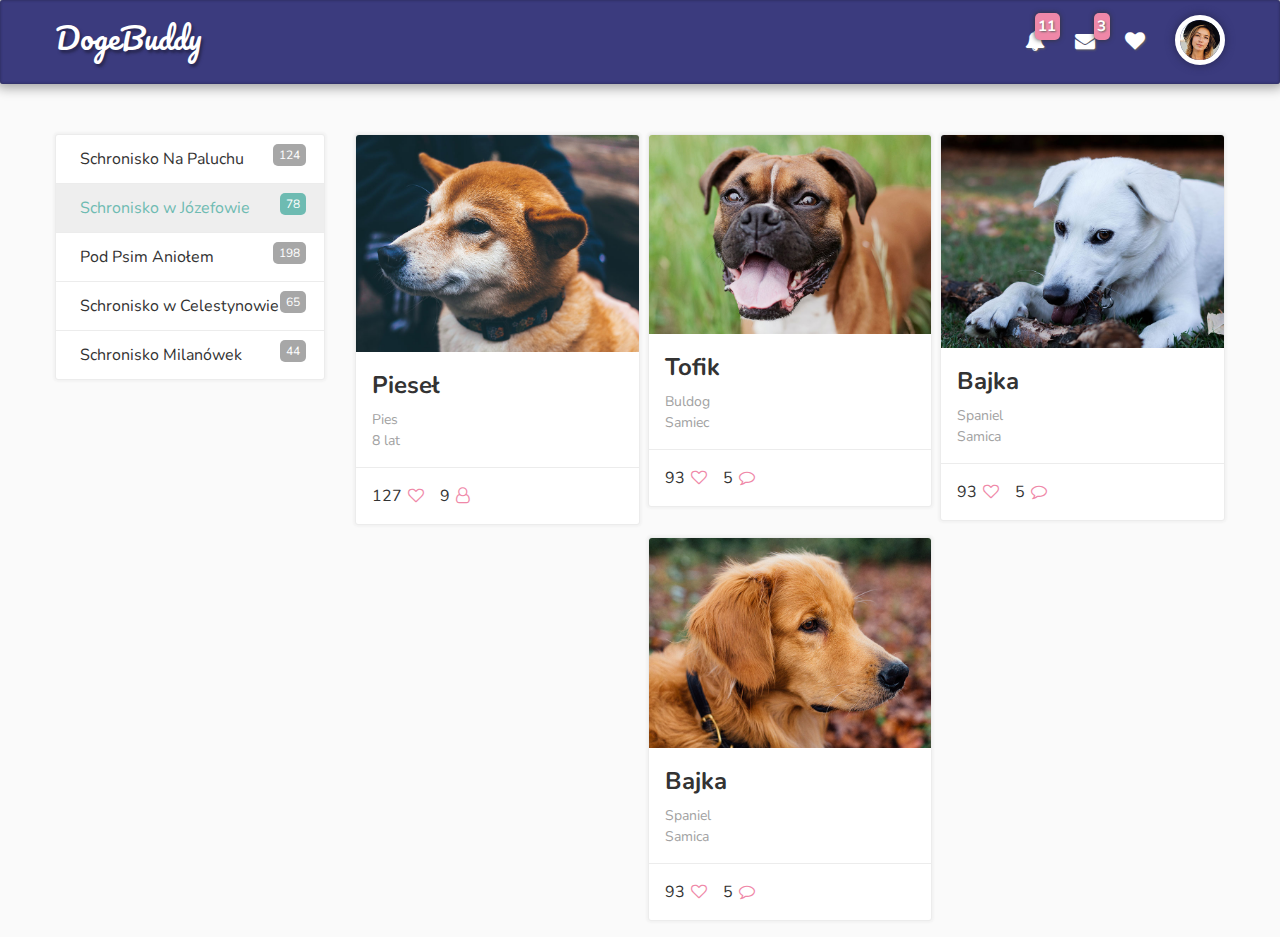
==== index.html @ d6f32d8b "DogeBuddy init version" ====
<!DOCTYPE html>
<html>
  <head>
    <title>DogeBuddy</title>
    <meta charset="utf-8">
    <meta name="viewport" content="width=device-width,initial-scale=1">
    <link rel="stylesheet" href="css/normalize.css">
    <link rel="stylesheet" href="css/grid.css">
    <link rel="stylesheet" href="css/main.css">
  </head>
  <body>

    <header class="navbar clearfix">
      <nav class="container">
        <a href="/" 
           class="navbar__logo" 
           title="strona główna">
          DogeBuddy
        </a>

        <ul class="navbar__panel">
          <li>
            <a href="/" class="notification">
              <span class="notification__icon fa fa-bell"></span>
              <span class="notification__counter">11</span>
            </a>
          </li>
          <li>
            <a href="/" class="notification">
              <span class="notification__icon fa fa-envelope"></span>
              <span class="notification__counter">3</span>
            </a>
          </li>
          <li>
            <a href="/" class="notification">
              <span class="notification__icon fa fa-heart"></span>
            </a>
          </li>
          <li>
            <a href="/" 
               class="avatar navbar__profile-link">
              <img src="img/user.jpg" 
                   class="avatar__img">
            </a>
          </li>
        </ul>
      </nav>
    </header>

    <main class="container">
      <div class="row">
        <div class="col-md-3">
          <ul class="menu">
            <li class="menu__item">
              <a href="#" class="menu__link">
                Schronisko Na Paluchu
                <span class="menu__counter">124</span>
              </a>
            </li>
            <li class="menu__item menu__item--active">
              <a href="#" class="menu__link">
                Schronisko w Józefowie
                <span class="menu__counter">78</span>
              </a>
            </li>
            <li class="menu__item">
              <a href="#" class="menu__link">
                Pod Psim Aniołem
                <span class="menu__counter">198</span>
              </a>
            </li>
            <li class="menu__item">
              <a href="#" class="menu__link">
                Schronisko w Celestynowie
                <span class="menu__counter">65</span>
              </a>
            </li>
            <li class="menu__item">
              <a href="#" class="menu__link">
                Schronisko Milanówek
                <span class="menu__counter">44</span>
              </a>
            </li>
          </ul>
        </div>
        <div class="col-md-9">
          <ul class="search__results clearfix">
            <li class="card search__result">
              <img src="img/doge1.jpg" alt="Pieseł" class="card__img">
              <div class="card__summary item-info">
                <h2 class="item-info__title">
                  <a href="/doge" class="item-info__link">Pieseł</a>
                </h2>
                <ul class="item-info__details">
                  <li>Pies</li>
                  <li>8 lat</li>
                </ul>
              </div>
              <footer class="card__footer">
                <ul class="counter">
                  <li class="counter__item">
                    127 
                    <span class="counter__icon fa fa-heart-o" title="ulubione"></span>
                  </li>
                  <li class="counter__item">
                    9 
                    <span class="counter__icon fa fa-user-o" title="darczyńcy"></span>
                  </li>
                </ul>
              </footer>
            </li>
            <li class="card search__result">
              <img src="img/dog1.jpg" alt="Tofik" class="card__img">
              <div class="card__summary item-info">
                <h2 class="item-info__title">
                  <a href="/doge" class="item-info__link">Tofik</a>
                </h2>
                <ul class="item-info__details">
                  <li>Buldog</li>
                  <li>Samiec</li>
                </ul>
              </div>
              <footer class="card__footer">
                <ul class="counter">
                  <li class="counter__item">
                    93 
                    <span class="counter__icon fa fa-heart-o" title="ulubione"></span>
                  </li>
                  <li class="counter__item">
                    5
                    <span class="counter__icon fa fa-comment-o" title="komentarze"></span>
                  </li>
                </ul>
              </footer>
            </li>
            <li class="card search__result">
              <img src="img/dog2.jpg" alt="Pieseł" class="card__img">
              <div class="card__summary item-info">
                <h2 class="item-info__title">
                  <a href="/doge" class="item-info__link">Bajka</a>
                </h2>
                <ul class="item-info__details">
                  <li>Spaniel</li>
                  <li>Samica</li>
                </ul>
              </div>
              <footer class="card__footer">
                <ul class="counter">
                  <li class="counter__item">
                    93 
                    <span class="counter__icon fa fa-heart-o" title="ulubione"></span>
                  </li>
                  <li class="counter__item">
                    5
                    <span class="counter__icon fa fa-comment-o" title="komentarze"></span>
                  </li>
                </ul>
              </footer>
            </li>
            <li class="card search__result">
              <img src="img/dog3.jpg" alt="Pieseł" class="card__img">
              <div class="card__summary item-info">
                <h2 class="item-info__title">
                  <a href="/doge" class="item-info__link">Bajka</a>
                </h2>
                <ul class="item-info__details">
                  <li>Spaniel</li>
                  <li>Samica</li>
                </ul>
              </div>
              <footer class="card__footer">
                <ul class="counter">
                  <li class="counter__item">
                    93 
                    <span class="counter__icon fa fa-heart-o" title="ulubione"></span>
                  </li>
                  <li class="counter__item">
                    5
                    <span class="counter__icon fa fa-comment-o" title="komentarze"></span>
                  </li>
                </ul>
              </footer>
            </li>
          </ul>
        </div>
      </div>
    </main>
  </body>
</html>
---- css/grid.css ----
/*!
 * Bootstrap v3.3.7 (http://getbootstrap.com)
 * Copyright 2011-2017 Twitter, Inc.
 * Licensed under MIT (https://github.com/twbs/bootstrap/blob/master/LICENSE)
 */
.container {
  margin-right: auto;
  margin-left: auto;
}
@media (min-width: 768px) {
  .container {
    width: 750px;
  }
}
@media (min-width: 992px) {
  .container {
    width: 970px;
  }
}
@media (min-width: 1200px) {
  .container {
    width: 1170px;
  }
}
.container-fluid {
  margin-right: auto;
  margin-left: auto;
  padding-left: 15px;
  padding-right: 15px;
}
.row {
  margin-left: -15px;
  margin-right: -15px;
}
.col-xs-1, .col-sm-1, .col-md-1, .col-lg-1, .col-xs-2, .col-sm-2, .col-md-2, .col-lg-2, .col-xs-3, .col-sm-3, .col-md-3, .col-lg-3, .col-xs-4, .col-sm-4, .col-md-4, .col-lg-4, .col-xs-5, .col-sm-5, .col-md-5, .col-lg-5, .col-xs-6, .col-sm-6, .col-md-6, .col-lg-6, .col-xs-7, .col-sm-7, .col-md-7, .col-lg-7, .col-xs-8, .col-sm-8, .col-md-8, .col-lg-8, .col-xs-9, .col-sm-9, .col-md-9, .col-lg-9, .col-xs-10, .col-sm-10, .col-md-10, .col-lg-10, .col-xs-11, .col-sm-11, .col-md-11, .col-lg-11, .col-xs-12, .col-sm-12, .col-md-12, .col-lg-12 {
  position: relative;
  min-height: 1px;
  padding-left: 15px;
  padding-right: 15px;
}
.col-xs-1, .col-xs-2, .col-xs-3, .col-xs-4, .col-xs-5, .col-xs-6, .col-xs-7, .col-xs-8, .col-xs-9, .col-xs-10, .col-xs-11, .col-xs-12 {
  float: left;
}
.col-xs-12 {
  width: 100%;
}
.col-xs-11 {
  width: 91.66666667%;
}
.col-xs-10 {
  width: 83.33333333%;
}
.col-xs-9 {
  width: 75%;
}
.col-xs-8 {
  width: 66.66666667%;
}
.col-xs-7 {
  width: 58.33333333%;
}
.col-xs-6 {
  width: 50%;
}
.col-xs-5 {
  width: 41.66666667%;
}
.col-xs-4 {
  width: 33.33333333%;
}
.col-xs-3 {
  width: 25%;
}
.col-xs-2 {
  width: 16.66666667%;
}
.col-xs-1 {
  width: 8.33333333%;
}
.col-xs-pull-12 {
  right: 100%;
}
.col-xs-pull-11 {
  right: 91.66666667%;
}
.col-xs-pull-10 {
  right: 83.33333333%;
}
.col-xs-pull-9 {
  right: 75%;
}
.col-xs-pull-8 {
  right: 66.66666667%;
}
.col-xs-pull-7 {
  right: 58.33333333%;
}
.col-xs-pull-6 {
  right: 50%;
}
.col-xs-pull-5 {
  right: 41.66666667%;
}
.col-xs-pull-4 {
  right: 33.33333333%;
}
.col-xs-pull-3 {
  right: 25%;
}
.col-xs-pull-2 {
  right: 16.66666667%;
}
.col-xs-pull-1 {
  right: 8.33333333%;
}
.col-xs-pull-0 {
  right: auto;
}
.col-xs-push-12 {
  left: 100%;
}
.col-xs-push-11 {
  left: 91.66666667%;
}
.col-xs-push-10 {
  left: 83.33333333%;
}
.col-xs-push-9 {
  left: 75%;
}
.col-xs-push-8 {
  left: 66.66666667%;
}
.col-xs-push-7 {
  left: 58.33333333%;
}
.col-xs-push-6 {
  left: 50%;
}
.col-xs-push-5 {
  left: 41.66666667%;
}
.col-xs-push-4 {
  left: 33.33333333%;
}
.col-xs-push-3 {
  left: 25%;
}
.col-xs-push-2 {
  left: 16.66666667%;
}
.col-xs-push-1 {
  left: 8.33333333%;
}
.col-xs-push-0 {
  left: auto;
}
.col-xs-offset-12 {
  margin-left: 100%;
}
.col-xs-offset-11 {
  margin-left: 91.66666667%;
}
.col-xs-offset-10 {
  margin-left: 83.33333333%;
}
.col-xs-offset-9 {
  margin-left: 75%;
}
.col-xs-offset-8 {
  margin-left: 66.66666667%;
}
.col-xs-offset-7 {
  margin-left: 58.33333333%;
}
.col-xs-offset-6 {
  margin-left: 50%;
}
.col-xs-offset-5 {
  margin-left: 41.66666667%;
}
.col-xs-offset-4 {
  margin-left: 33.33333333%;
}
.col-xs-offset-3 {
  margin-left: 25%;
}
.col-xs-offset-2 {
  margin-left: 16.66666667%;
}
.col-xs-offset-1 {
  margin-left: 8.33333333%;
}
.col-xs-offset-0 {
  margin-left: 0%;
}
@media (min-width: 768px) {
  .col-sm-1, .col-sm-2, .col-sm-3, .col-sm-4, .col-sm-5, .col-sm-6, .col-sm-7, .col-sm-8, .col-sm-9, .col-sm-10, .col-sm-11, .col-sm-12 {
    float: left;
  }
  .col-sm-12 {
    width: 100%;
  }
  .col-sm-11 {
    width: 91.66666667%;
  }
  .col-sm-10 {
    width: 83.33333333%;
  }
  .col-sm-9 {
    width: 75%;
  }
  .col-sm-8 {
    width: 66.66666667%;
  }
  .col-sm-7 {
    width: 58.33333333%;
  }
  .col-sm-6 {
    width: 50%;
  }
  .col-sm-5 {
    width: 41.66666667%;
  }
  .col-sm-4 {
    width: 33.33333333%;
  }
  .col-sm-3 {
    width: 25%;
  }
  .col-sm-2 {
    width: 16.66666667%;
  }
  .col-sm-1 {
    width: 8.33333333%;
  }
  .col-sm-pull-12 {
    right: 100%;
  }
  .col-sm-pull-11 {
    right: 91.66666667%;
  }
  .col-sm-pull-10 {
    right: 83.33333333%;
  }
  .col-sm-pull-9 {
    right: 75%;
  }
  .col-sm-pull-8 {
    right: 66.66666667%;
  }
  .col-sm-pull-7 {
    right: 58.33333333%;
  }
  .col-sm-pull-6 {
    right: 50%;
  }
  .col-sm-pull-5 {
    right: 41.66666667%;
  }
  .col-sm-pull-4 {
    right: 33.33333333%;
  }
  .col-sm-pull-3 {
    right: 25%;
  }
  .col-sm-pull-2 {
    right: 16.66666667%;
  }
  .col-sm-pull-1 {
    right: 8.33333333%;
  }
  .col-sm-pull-0 {
    right: auto;
  }
  .col-sm-push-12 {
    left: 100%;
  }
  .col-sm-push-11 {
    left: 91.66666667%;
  }
  .col-sm-push-10 {
    left: 83.33333333%;
  }
  .col-sm-push-9 {
    left: 75%;
  }
  .col-sm-push-8 {
    left: 66.66666667%;
  }
  .col-sm-push-7 {
    left: 58.33333333%;
  }
  .col-sm-push-6 {
    left: 50%;
  }
  .col-sm-push-5 {
    left: 41.66666667%;
  }
  .col-sm-push-4 {
    left: 33.33333333%;
  }
  .col-sm-push-3 {
    left: 25%;
  }
  .col-sm-push-2 {
    left: 16.66666667%;
  }
  .col-sm-push-1 {
    left: 8.33333333%;
  }
  .col-sm-push-0 {
    left: auto;
  }
  .col-sm-offset-12 {
    margin-left: 100%;
  }
  .col-sm-offset-11 {
    margin-left: 91.66666667%;
  }
  .col-sm-offset-10 {
    margin-left: 83.33333333%;
  }
  .col-sm-offset-9 {
    margin-left: 75%;
  }
  .col-sm-offset-8 {
    margin-left: 66.66666667%;
  }
  .col-sm-offset-7 {
    margin-left: 58.33333333%;
  }
  .col-sm-offset-6 {
    margin-left: 50%;
  }
  .col-sm-offset-5 {
    margin-left: 41.66666667%;
  }
  .col-sm-offset-4 {
    margin-left: 33.33333333%;
  }
  .col-sm-offset-3 {
    margin-left: 25%;
  }
  .col-sm-offset-2 {
    margin-left: 16.66666667%;
  }
  .col-sm-offset-1 {
    margin-left: 8.33333333%;
  }
  .col-sm-offset-0 {
    margin-left: 0%;
  }
}
@media (min-width: 992px) {
  .col-md-1, .col-md-2, .col-md-3, .col-md-4, .col-md-5, .col-md-6, .col-md-7, .col-md-8, .col-md-9, .col-md-10, .col-md-11, .col-md-12 {
    float: left;
  }
  .col-md-12 {
    width: 100%;
  }
  .col-md-11 {
    width: 91.66666667%;
  }
  .col-md-10 {
    width: 83.33333333%;
  }
  .col-md-9 {
    width: 75%;
  }
  .col-md-8 {
    width: 66.66666667%;
  }
  .col-md-7 {
    width: 58.33333333%;
  }
  .col-md-6 {
    width: 50%;
  }
  .col-md-5 {
    width: 41.66666667%;
  }
  .col-md-4 {
    width: 33.33333333%;
  }
  .col-md-3 {
    width: 25%;
  }
  .col-md-2 {
    width: 16.66666667%;
  }
  .col-md-1 {
    width: 8.33333333%;
  }
  .col-md-pull-12 {
    right: 100%;
  }
  .col-md-pull-11 {
    right: 91.66666667%;
  }
  .col-md-pull-10 {
    right: 83.33333333%;
  }
  .col-md-pull-9 {
    right: 75%;
  }
  .col-md-pull-8 {
    right: 66.66666667%;
  }
  .col-md-pull-7 {
    right: 58.33333333%;
  }
  .col-md-pull-6 {
    right: 50%;
  }
  .col-md-pull-5 {
    right: 41.66666667%;
  }
  .col-md-pull-4 {
    right: 33.33333333%;
  }
  .col-md-pull-3 {
    right: 25%;
  }
  .col-md-pull-2 {
    right: 16.66666667%;
  }
  .col-md-pull-1 {
    right: 8.33333333%;
  }
  .col-md-pull-0 {
    right: auto;
  }
  .col-md-push-12 {
    left: 100%;
  }
  .col-md-push-11 {
    left: 91.66666667%;
  }
  .col-md-push-10 {
    left: 83.33333333%;
  }
  .col-md-push-9 {
    left: 75%;
  }
  .col-md-push-8 {
    left: 66.66666667%;
  }
  .col-md-push-7 {
    left: 58.33333333%;
  }
  .col-md-push-6 {
    left: 50%;
  }
  .col-md-push-5 {
    left: 41.66666667%;
  }
  .col-md-push-4 {
    left: 33.33333333%;
  }
  .col-md-push-3 {
    left: 25%;
  }
  .col-md-push-2 {
    left: 16.66666667%;
  }
  .col-md-push-1 {
    left: 8.33333333%;
  }
  .col-md-push-0 {
    left: auto;
  }
  .col-md-offset-12 {
    margin-left: 100%;
  }
  .col-md-offset-11 {
    margin-left: 91.66666667%;
  }
  .col-md-offset-10 {
    margin-left: 83.33333333%;
  }
  .col-md-offset-9 {
    margin-left: 75%;
  }
  .col-md-offset-8 {
    margin-left: 66.66666667%;
  }
  .col-md-offset-7 {
    margin-left: 58.33333333%;
  }
  .col-md-offset-6 {
    margin-left: 50%;
  }
  .col-md-offset-5 {
    margin-left: 41.66666667%;
  }
  .col-md-offset-4 {
    margin-left: 33.33333333%;
  }
  .col-md-offset-3 {
    margin-left: 25%;
  }
  .col-md-offset-2 {
    margin-left: 16.66666667%;
  }
  .col-md-offset-1 {
    margin-left: 8.33333333%;
  }
  .col-md-offset-0 {
    margin-left: 0%;
  }
}
@media (min-width: 1200px) {
  .col-lg-1, .col-lg-2, .col-lg-3, .col-lg-4, .col-lg-5, .col-lg-6, .col-lg-7, .col-lg-8, .col-lg-9, .col-lg-10, .col-lg-11, .col-lg-12 {
    float: left;
  }
  .col-lg-12 {
    width: 100%;
  }
  .col-lg-11 {
    width: 91.66666667%;
  }
  .col-lg-10 {
    width: 83.33333333%;
  }
  .col-lg-9 {
    width: 75%;
  }
  .col-lg-8 {
    width: 66.66666667%;
  }
  .col-lg-7 {
    width: 58.33333333%;
  }
  .col-lg-6 {
    width: 50%;
  }
  .col-lg-5 {
    width: 41.66666667%;
  }
  .col-lg-4 {
    width: 33.33333333%;
  }
  .col-lg-3 {
    width: 25%;
  }
  .col-lg-2 {
    width: 16.66666667%;
  }
  .col-lg-1 {
    width: 8.33333333%;
  }
  .col-lg-pull-12 {
    right: 100%;
  }
  .col-lg-pull-11 {
    right: 91.66666667%;
  }
  .col-lg-pull-10 {
    right: 83.33333333%;
  }
  .col-lg-pull-9 {
    right: 75%;
  }
  .col-lg-pull-8 {
    right: 66.66666667%;
  }
  .col-lg-pull-7 {
    right: 58.33333333%;
  }
  .col-lg-pull-6 {
    right: 50%;
  }
  .col-lg-pull-5 {
    right: 41.66666667%;
  }
  .col-lg-pull-4 {
    right: 33.33333333%;
  }
  .col-lg-pull-3 {
    right: 25%;
  }
  .col-lg-pull-2 {
    right: 16.66666667%;
  }
  .col-lg-pull-1 {
    right: 8.33333333%;
  }
  .col-lg-pull-0 {
    right: auto;
  }
  .col-lg-push-12 {
    left: 100%;
  }
  .col-lg-push-11 {
    left: 91.66666667%;
  }
  .col-lg-push-10 {
    left: 83.33333333%;
  }
  .col-lg-push-9 {
    left: 75%;
  }
  .col-lg-push-8 {
    left: 66.66666667%;
  }
  .col-lg-push-7 {
    left: 58.33333333%;
  }
  .col-lg-push-6 {
    left: 50%;
  }
  .col-lg-push-5 {
    left: 41.66666667%;
  }
  .col-lg-push-4 {
    left: 33.33333333%;
  }
  .col-lg-push-3 {
    left: 25%;
  }
  .col-lg-push-2 {
    left: 16.66666667%;
  }
  .col-lg-push-1 {
    left: 8.33333333%;
  }
  .col-lg-push-0 {
    left: auto;
  }
  .col-lg-offset-12 {
    margin-left: 100%;
  }
  .col-lg-offset-11 {
    margin-left: 91.66666667%;
  }
  .col-lg-offset-10 {
    margin-left: 83.33333333%;
  }
  .col-lg-offset-9 {
    margin-left: 75%;
  }
  .col-lg-offset-8 {
    margin-left: 66.66666667%;
  }
  .col-lg-offset-7 {
    margin-left: 58.33333333%;
  }
  .col-lg-offset-6 {
    margin-left: 50%;
  }
  .col-lg-offset-5 {
    margin-left: 41.66666667%;
  }
  .col-lg-offset-4 {
    margin-left: 33.33333333%;
  }
  .col-lg-offset-3 {
    margin-left: 25%;
  }
  .col-lg-offset-2 {
    margin-left: 16.66666667%;
  }
  .col-lg-offset-1 {
    margin-left: 8.33333333%;
  }
  .col-lg-offset-0 {
    margin-left: 0%;
  }
}
---- css/main.css ----
@import url('https://fonts.googleapis.com/css?family=Nunito:400,700|Pacifico');
@import url('https://maxcdn.bootstrapcdn.com/font-awesome/4.7.0/css/font-awesome.min.css');

*, *::before, *::after {
  box-sizing: border-box;
}

body {
  font: normal 16px/1.5 'Nunito', Helvetica, Arial, sans-serif;
  color: #333;
  background-color: #fafafa;
}

h1, h2, h3 {
  font-size: 700;
}

p {
  margin-top: 0;
  margin-bottom: 16px;
}

a, 
a:hover, 
a:focus {
  text-decoration: none;
  color: #EF88A8;
  transition: color .2s ease-in-out;
}

input,
button,
textarea {
  font-family: inherit;
}

img {
  max-width: 100%;
}

.clearfix::before,
.clearfix::after {
    content: '';
    display: table;
}

.clearfix::after {
    clear: both;
}

/*
* Form controls
*/
input {
  background-color: white;
  border: 1px solid #ececec;
  border-radius: 3px;
  box-shadow: 0 0 2px 2px #f3f3f3;
  padding: .25em .5em;
  font-size: 1em;
  transition: box-shadow .3s ease-in-out;
}

input:focus {
  outline: none;
  box-shadow: 0 0 3px 3px #6EBBB2;
}

.btn {
  background-color: #6EBBB2;
  border: 0;
  border-radius: 3px;
  color: white;
  font-size: 16px;
  font-weight: 700;
  padding: 10px 15px;
  margin-top: 16px;
}

.btn__icon {
  margin-right: 1em;
}

.btn--lg {
  padding: 15px 25px;
  font-size: 24px;
}

.btn--block {
  display: block;
  width: 100%;
}

.btn--fb {
  background-color: #3b5998;
}

.btn--twitter {
  background-color: #55acee;
}

/*
* Avatar
*/
.avatar {
  display: inline-block;
  border-radius: 50%;
  border: 5px solid white;
  box-shadow: 0 0 10px #afafaf;
}

.avatar__img {
  border-radius: 50%;
}

.navbar {
  background-color: #3B3B7E;
  font-size: 20px;
  padding: 15px 20px;
  margin-bottom: 50px;
  border-radius: 3px;
  box-shadow: 0 0 12px 4px #a2a2a2, 
    inset 0 0 3px #272750;
}

.navbar__logo {
  font-family: 'Pacifico', cursive;
  color: white;
  text-shadow: 2px 3px 3px #272750;
  font-size: 1.5em;
}

.navbar__panel {
  list-style: none;
  padding: 0;
  margin: 0;
  float: right;
  color: white;
}

.navbar__panel li {
  display: inline-block;
  vertical-align: middle;
}

.navbar__profile-link {
  width: 50px;
  height: 50px;
  box-shadow: 0 0 10px #272750;
}

/*
* Notifications
*/
.notification {
  color: inherit;
  font-size: 1em;
  position: relative;
  margin-right: 1.25em;
}

.notification__counter {
  font-size: .75em;
  font-weight: 700;
  text-shadow: 1px 1px 2px #656565;
  box-shadow: 0 0 5px #333;
  background-color: #EF88A8;
  display: inline-block;
  border-radius: 5px;
  padding: .15em .25em;
  position: absolute;
  top: -1em;
  right: -1em;
}

.notification__icon {
  text-shadow: 1px 1px 2px #656565;
}

/*
* Search
*/
.search__results {
  list-style: none;
  padding: 0;
  margin: 0 -.25em;
}

.search__result {
  display: inline-block;
  vertical-align: top;
  float: left;
  width: calc(100% / 3 - .5em);
  margin: 0 .25em;
}

/*
* Box
*/
.box {
  background-color: white;
  border: 1px solid #ececec;
  border-radius: 3px;
  box-shadow: 0 0 2px 2px #f3f3f3;
  margin: 0 0 1em 0;
  padding: 16px;
}

/*
* Menu
*/
.menu {
  list-style: none;
  padding: 0;
  font-size: 16px;
  background-color: white;
  border: 1px solid #ececec;
  border-radius: 3px;
  box-shadow: 0 0 2px 2px #f3f3f3;
  margin: 0 0 1em 0;
}

.menu__item {
  padding: .75em 1.5em;
  border-bottom: 1px solid #ececec;
  cursor: pointer;
  position: relative;
  transition: background-color .2s ease-in-out;
}

.menu__item:hover {
  background-color: #fbfbfb;
}

.menu__item--active,
.menu__item--active:hover {
  background-color: #eee;
}

.menu__item:last-child {
  border-bottom: 0;
}

.menu__link {
  color: inherit;
  transition: color .2s ease-in-out;
}

.menu__counter {
  color: white;
  font-size: .75em;
  background-color: #a7a7a7;
  display: inline-block;
  border-radius: 5px;
  padding: .15em .5em;
  position: absolute;
  top: .75em;
  right: 1.5em;
  transition: background-color .2s ease-in-out;
}

.menu__item:hover .menu__link,
.menu__item--active .menu__link {
  color: #6EBBB2;
}

.menu__item:hover .menu__counter,
.menu__item--active .menu__counter {
  background-color: #6EBBB2;
}

/*
* Card
*/
.card {
  font-size: 16px;
  background-color: white;
  border: 1px solid #ececec;
  border-radius: 3px;
  box-shadow: 0 0 2px 2px #f3f3f3;
  margin-bottom: 1em;
}

.card__img {
  max-width: 100%;
  border-top-right-radius: 3px;
  border-top-left-radius: 3px;
}

.card__summary {
  padding: .5em 1em 1em 1em;
}

.card__footer {
  border-top: 1px solid #ececec;
  padding: 1em;
}

/*
* Item info
*/
.item-info__title {
  margin: 0 0 .25em 0;
}

.item-info__link {
  color: inherit;
}

.item-info__details {
  list-style: none;
  padding: 0;
  font-size: .875em;
  color: #a2a2a2;
}

/*
* Counters
*/
.counter {
  list-style: none;
  padding: 0;
}

.counter__item {
  display: inline-block;
  margin-right: .75em;
}

.counter__icon {
  color: #EF88A8;
  display: inline-block;
  margin-left: 2px;
}


/*
* Comment
*/
.comment {
  position: relative;
  padding-left: calc(1em + 30px);
}

.comment__avatar {
  width: 60px;
  height: 60px;
  position: absolute;
  top: 50%;
  left: -30px;
  margin-top: -30px;
}

.comment__time {
  margin: 0 0 1em 0;
  font-size: 12px;
  color: #a2a2a2;
}

.comment__author {
  margin-top: 0;
}

.comment__amount {
  position: absolute;
  top: 16px;
  right: 32px;
  margin: 0;
  font-size: 28px;
  font-weight: 700;
  color: #EF88A8;
}

/*
* Calendar
*/
.calendar {
  background-color: white;
  border: 1px solid #ececec;
  border-radius: 3px;
  box-shadow: 0 0 2px 2px #f3f3f3;
  margin: 0 0 1em 0;
}

.calendar__month {
  background-color: #3B3B7E;
  border-top-left-radius: 3px;
  border-top-right-radius: 3px;
  color: white;
  font-size: 20px;
  font-weight: 700;
  text-align: center;
  padding: 10px 20px;
}

.calendar table {
  width: 100%;
}

.calendar td {
  text-align: center;
}
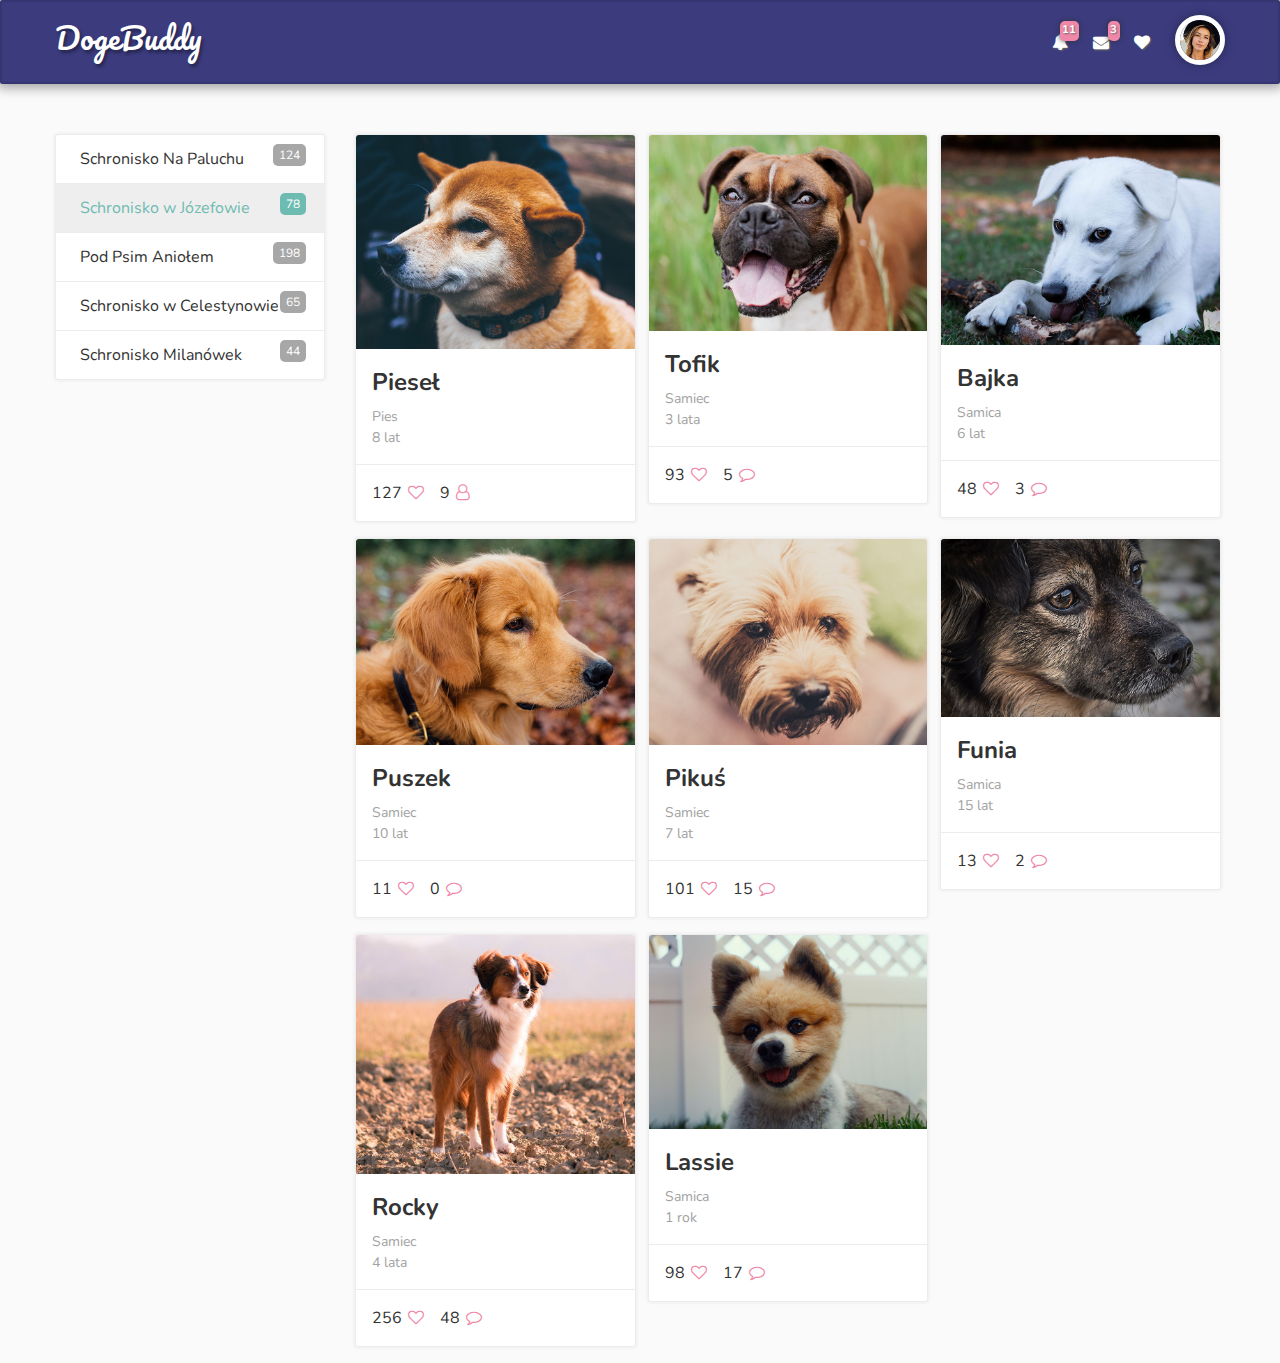
==== commit 75a72ddf: "Small fixes" ====
--- a/index.html
+++ b/index.html
@@ -12,7 +12,7 @@
 
     <header class="navbar clearfix">
       <nav class="container">
-        <a href="/" 
+        <a href="" 
            class="navbar__logo" 
            title="strona główna">
           DogeBuddy
@@ -20,24 +20,24 @@
 
         <ul class="navbar__panel">
           <li>
-            <a href="/" class="notification">
+            <a href="" class="notification">
               <span class="notification__icon fa fa-bell"></span>
               <span class="notification__counter">11</span>
             </a>
           </li>
           <li>
-            <a href="/" class="notification">
+            <a href="" class="notification">
               <span class="notification__icon fa fa-envelope"></span>
               <span class="notification__counter">3</span>
             </a>
           </li>
           <li>
-            <a href="/" class="notification">
+            <a href="" class="notification">
               <span class="notification__icon fa fa-heart"></span>
             </a>
           </li>
           <li>
-            <a href="/" 
+            <a href="" 
                class="avatar navbar__profile-link">
               <img src="img/user.jpg" 
                    class="avatar__img">
@@ -87,11 +87,11 @@
           <ul class="search__results clearfix">
             <li class="card search__result">
               <img src="img/doge1.jpg" alt="Pieseł" class="card__img">
-              <div class="card__summary item-info">
-                <h2 class="item-info__title">
-                  <a href="/doge" class="item-info__link">Pieseł</a>
-                </h2>
-                <ul class="item-info__details">
+              <div class="card__summary card-info">
+                <h2 class="card-info__title">
+                  <a href="./doge/index.html" class="card-info__link">Pieseł</a>
+                </h2>
+                <ul class="card-info__details">
                   <li>Pies</li>
                   <li>8 lat</li>
                 </ul>
@@ -111,13 +111,13 @@
             </li>
             <li class="card search__result">
               <img src="img/dog1.jpg" alt="Tofik" class="card__img">
-              <div class="card__summary item-info">
-                <h2 class="item-info__title">
-                  <a href="/doge" class="item-info__link">Tofik</a>
-                </h2>
-                <ul class="item-info__details">
-                  <li>Buldog</li>
-                  <li>Samiec</li>
+              <div class="card__summary card-info">
+                <h2 class="card-info__title">
+                  <a href="/doge" class="card-info__link">Tofik</a>
+                </h2>
+                <ul class="card-info__details">
+                  <li>Samiec</li>
+                  <li>3 lata</li>
                 </ul>
               </div>
               <footer class="card__footer">
@@ -135,23 +135,23 @@
             </li>
             <li class="card search__result">
               <img src="img/dog2.jpg" alt="Pieseł" class="card__img">
-              <div class="card__summary item-info">
-                <h2 class="item-info__title">
-                  <a href="/doge" class="item-info__link">Bajka</a>
-                </h2>
-                <ul class="item-info__details">
-                  <li>Spaniel</li>
+              <div class="card__summary card-info">
+                <h2 class="card-info__title">
+                  <a href="/doge" class="card-info__link">Bajka</a>
+                </h2>
+                <ul class="card-info__details">
                   <li>Samica</li>
-                </ul>
-              </div>
-              <footer class="card__footer">
-                <ul class="counter">
-                  <li class="counter__item">
-                    93 
-                    <span class="counter__icon fa fa-heart-o" title="ulubione"></span>
-                  </li>
-                  <li class="counter__item">
-                    5
+                  <li>6 lat</li>
+                </ul>
+              </div>
+              <footer class="card__footer">
+                <ul class="counter">
+                  <li class="counter__item">
+                    48
+                    <span class="counter__icon fa fa-heart-o" title="ulubione"></span>
+                  </li>
+                  <li class="counter__item">
+                    3
                     <span class="counter__icon fa fa-comment-o" title="komentarze"></span>
                   </li>
                 </ul>
@@ -159,23 +159,119 @@
             </li>
             <li class="card search__result">
               <img src="img/dog3.jpg" alt="Pieseł" class="card__img">
-              <div class="card__summary item-info">
-                <h2 class="item-info__title">
-                  <a href="/doge" class="item-info__link">Bajka</a>
-                </h2>
-                <ul class="item-info__details">
-                  <li>Spaniel</li>
+              <div class="card__summary card-info">
+                <h2 class="card-info__title">
+                  <a href="/doge" class="card-info__link">Puszek</a>
+                </h2>
+                <ul class="card-info__details">
+                  <li>Samiec</li>
+                  <li>10 lat</li>
+                </ul>
+              </div>
+              <footer class="card__footer">
+                <ul class="counter">
+                  <li class="counter__item">
+                    11 
+                    <span class="counter__icon fa fa-heart-o" title="ulubione"></span>
+                  </li>
+                  <li class="counter__item">
+                    0
+                    <span class="counter__icon fa fa-comment-o" title="komentarze"></span>
+                  </li>
+                </ul>
+              </footer>
+            </li>
+            <li class="card search__result">
+              <img src="img/dog4.jpg" alt="Pieseł" class="card__img">
+              <div class="card__summary card-info">
+                <h2 class="card-info__title">
+                  <a href="/doge" class="card-info__link">Pikuś</a>
+                </h2>
+                <ul class="card-info__details">
+                  <li>Samiec</li>
+                  <li>7 lat</li>
+                </ul>
+              </div>
+              <footer class="card__footer">
+                <ul class="counter">
+                  <li class="counter__item">
+                    101 
+                    <span class="counter__icon fa fa-heart-o" title="ulubione"></span>
+                  </li>
+                  <li class="counter__item">
+                    15
+                    <span class="counter__icon fa fa-comment-o" title="komentarze"></span>
+                  </li>
+                </ul>
+              </footer>
+            </li>
+            <li class="card search__result">
+              <img src="img/dog5.jpg" alt="Pieseł" class="card__img">
+              <div class="card__summary card-info">
+                <h2 class="card-info__title">
+                  <a href="/doge" class="card-info__link">Funia</a>
+                </h2>
+                <ul class="card-info__details">
                   <li>Samica</li>
-                </ul>
-              </div>
-              <footer class="card__footer">
-                <ul class="counter">
-                  <li class="counter__item">
-                    93 
-                    <span class="counter__icon fa fa-heart-o" title="ulubione"></span>
-                  </li>
-                  <li class="counter__item">
-                    5
+                  <li>15 lat</li>
+                </ul>
+              </div>
+              <footer class="card__footer">
+                <ul class="counter">
+                  <li class="counter__item">
+                    13 
+                    <span class="counter__icon fa fa-heart-o" title="ulubione"></span>
+                  </li>
+                  <li class="counter__item">
+                    2
+                    <span class="counter__icon fa fa-comment-o" title="komentarze"></span>
+                  </li>
+                </ul>
+              </footer>
+            </li>
+            <li class="card search__result">
+              <img src="img/dog6.jpg" alt="Pieseł" class="card__img">
+              <div class="card__summary card-info">
+                <h2 class="card-info__title">
+                  <a href="/doge" class="card-info__link">Rocky</a>
+                </h2>
+                <ul class="card-info__details">
+                  <li>Samiec</li>
+                  <li>4 lata</li>
+                </ul>
+              </div>
+              <footer class="card__footer">
+                <ul class="counter">
+                  <li class="counter__item">
+                    256 
+                    <span class="counter__icon fa fa-heart-o" title="ulubione"></span>
+                  </li>
+                  <li class="counter__item">
+                    48
+                    <span class="counter__icon fa fa-comment-o" title="komentarze"></span>
+                  </li>
+                </ul>
+              </footer>
+            </li>
+            <li class="card search__result">
+              <img src="img/doge.jpg" alt="Pieseł" class="card__img">
+              <div class="card__summary card-info">
+                <h2 class="card-info__title">
+                  <a href="/doge" class="card-info__link">Lassie</a>
+                </h2>
+                <ul class="card-info__details">
+                  <li>Samica</li>
+                  <li>1 rok</li>
+                </ul>
+              </div>
+              <footer class="card__footer">
+                <ul class="counter">
+                  <li class="counter__item">
+                    98
+                    <span class="counter__icon fa fa-heart-o" title="ulubione"></span>
+                  </li>
+                  <li class="counter__item">
+                    17
                     <span class="counter__icon fa fa-comment-o" title="komentarze"></span>
                   </li>
                 </ul>
--- a/css/main.css
+++ b/css/main.css
@@ -1,6 +1,9 @@
 @import url('https://fonts.googleapis.com/css?family=Nunito:400,700|Pacifico');
 @import url('https://maxcdn.bootstrapcdn.com/font-awesome/4.7.0/css/font-awesome.min.css');
 
+/*
+* Basic document settings 
+*/
 *, *::before, *::after {
   box-sizing: border-box;
 }
@@ -49,23 +52,8 @@
 }
 
 /*
-* Form controls
-*/
-input {
-  background-color: white;
-  border: 1px solid #ececec;
-  border-radius: 3px;
-  box-shadow: 0 0 2px 2px #f3f3f3;
-  padding: .25em .5em;
-  font-size: 1em;
-  transition: box-shadow .3s ease-in-out;
-}
-
-input:focus {
-  outline: none;
-  box-shadow: 0 0 3px 3px #6EBBB2;
-}
-
+* Buttons
+*/
 .btn {
   background-color: #6EBBB2;
   border: 0;
@@ -113,6 +101,10 @@
   border-radius: 50%;
 }
 
+
+/*
+* Navbar
+*/
 .navbar {
   background-color: #3B3B7E;
   font-size: 20px;
@@ -154,13 +146,13 @@
 */
 .notification {
   color: inherit;
-  font-size: 1em;
+  font-size: 16px;
   position: relative;
-  margin-right: 1.25em;
+  margin-right: 20px;
 }
 
 .notification__counter {
-  font-size: .75em;
+  font-size: .7em;
   font-weight: 700;
   text-shadow: 1px 1px 2px #656565;
   box-shadow: 0 0 5px #333;
@@ -189,8 +181,7 @@
 .search__result {
   display: inline-block;
   vertical-align: top;
-  float: left;
-  width: calc(100% / 3 - .5em);
+  width: calc(100% / 3 - .75em);
   margin: 0 .25em;
 }
 
@@ -299,15 +290,15 @@
 /*
 * Item info
 */
-.item-info__title {
+.card-info__title {
   margin: 0 0 .25em 0;
 }
 
-.item-info__link {
+.card-info__link {
   color: inherit;
 }
 
-.item-info__details {
+.card-info__details {
   list-style: none;
   padding: 0;
   font-size: .875em;
